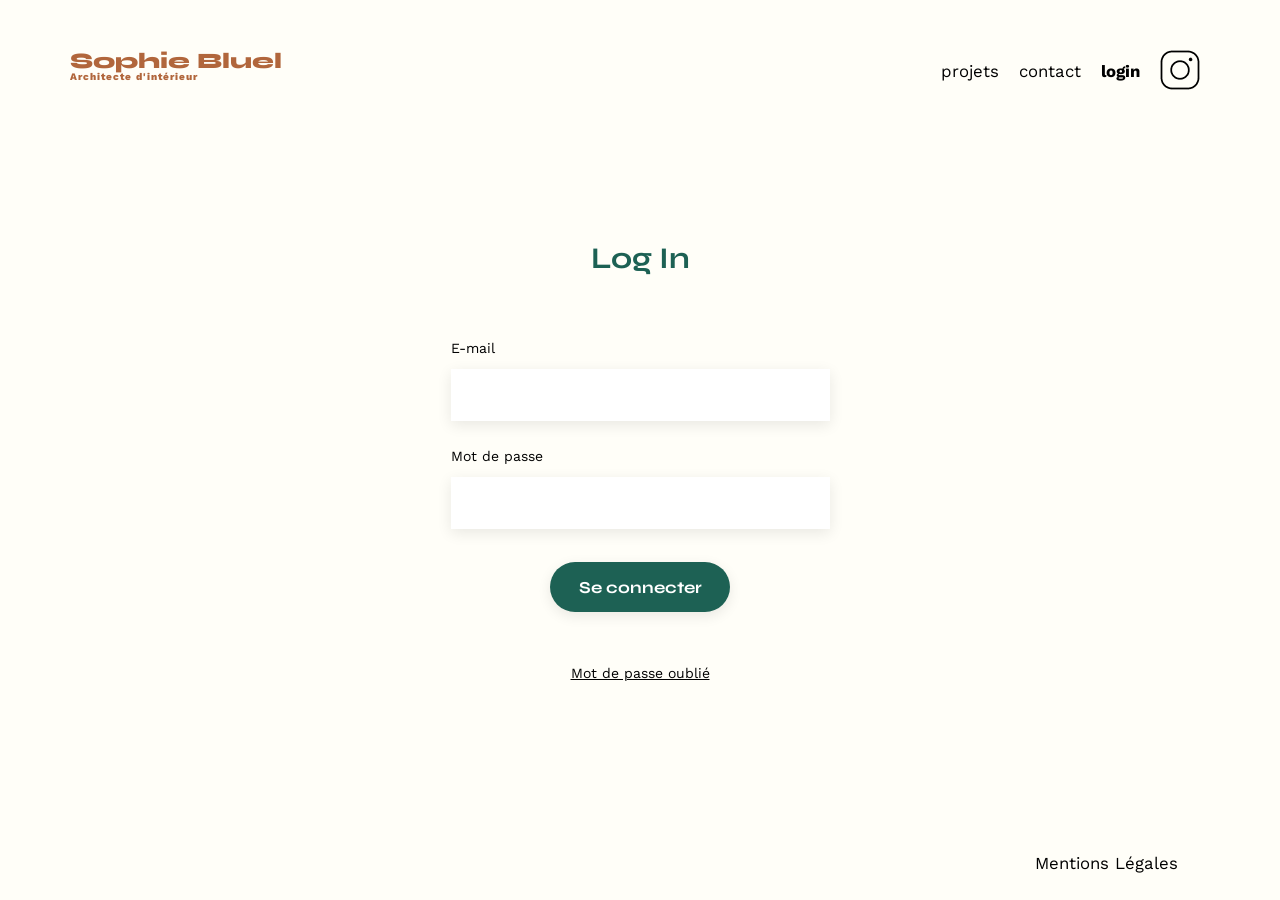
==== FrontEnd/login.html @ 25ffb6cd "Login.html" ====
<!DOCTYPE html>
<html lang="fr">
    <head>
        <meta charset="UTF-8">
        <title>Sophie Bluel - Architecte d'intérieur</title>
        <meta name="viewport" content="width=device-width, initial-scale=1.0">
        <link rel="preconnect" href="https://fonts.googleapis.com">
        <link rel="preconnect" href="https://fonts.gstatic.com" crossorigin>
        <link href="https://fonts.googleapis.com/css2?family=Syne:wght@700;800&family=Work+Sans&display=swap" rel="stylesheet">
        <meta name="description" content="">
        <link rel="stylesheet" href="./assets/style.css">
        <script src="login.js"></script>
    </head>
    <body>
    <header>
            <h1>Sophie Bluel <span>Architecte d'intérieur</span></h1>
        <nav>
            <ul>
                <li>projets</li>
                <li>contact</li>
                <li><a href="" class="login-active">login</a></li>
                <li><img src="./assets/icons/instagram.png" alt="Instagram"></li>
            </ul>
        </nav>
    </header>
    <main>
        <section id="login">
            <h2>Log In</h2>
            <div id="login-error-msg-holder">
                <p id="login-error-msg">Invalid username <span id="error-msg-second-line">and/or password</span></p>
              </div>
            <form id="login-form">
                <label for="">E-mail</label>
                <input type="email" name="email" id="email">
                <label for="">Mot de passe</label>
                <input type="password" name="mdp" id="mdp">
                <input type="submit" value="Se connecter" id="login-form-submit">
                <a href="">Mot de passe oublié</a>
            </form>
        </section>
    </main>

    <footer class="foot">
        <nav>
            <ul>
                <li>Mentions Légales</li>
            </ul>
        </nav>
    </footer>
    </body>
</html>
---- FrontEnd/assets/style.css ----
/* http://meyerweb.com/eric/tools/css/reset/
   v2.0 | 20110126
   License: none (public domain)
*/

html, body, div, span, applet, object, iframe,
h1, h2, h3, h4, h5, h6, p, blockquote, pre,
a, abbr, acronym, address, big, cite, code,
del, dfn, em, img, ins, kbd, q, s, samp,
small, strike, strong, sub, sup, tt, var,
b, u, i, center,
dl, dt, dd, ol, ul, li,
fieldset, form, label, legend,
table, caption, tbody, tfoot, thead, tr, th, td,
article, aside, canvas, details, embed,
figure, figcaption, footer, header, hgroup,
menu, nav, output, ruby, section, summary,
time, mark, audio, video {
	margin: 0;
	padding: 0;
	border: 0;
	font-size: 100%;
	font: inherit;
	vertical-align: baseline;
}
/* HTML5 display-role reset for older browsers */
article, aside, details, figcaption, figure,
footer, header, hgroup, menu, nav, section {
	display: block;
}
body {
	line-height: 1;
	background: #FFFEF8;
}

ol, ul {
	list-style: none;
}

blockquote, q {
	quotes: none;
}
blockquote:before, blockquote:after,
q:before, q:after {
	content: '';
	content: none;
}
table {
	border-collapse: collapse;
	border-spacing: 0;
}

a{
	text-decoration: none;
	color: black;
}

a:hover{
	color: #B1663C;
}

.login-active{
	font-weight: 700;
}
/** end reset css**/
body {
	max-width: 1140px;
	margin:auto;
	font-family: 'Work Sans' ;
	font-size: 14px;
}
header {
	display: flex;
	justify-content: space-between;
	margin: 50px 0
}
section {
	margin: 50px 0
}

h1{
	display: flex;
	flex-direction: column;
	font-family: 'Syne';
	font-size: 22px;
	font-weight: 800;
	color: #B1663C
}

h1 > span {
	font-family: 'Work Sans';
	font-size:10px;
	letter-spacing: 0.1em;
;
}

h2{
	font-family: 'Syne';
	font-weight: 700;
	font-size: 30px;
	color: #1D6154
}
nav ul {
	display: flex;
	align-items: center;
	list-style-type: none;

}
nav li {
	padding: 0 10px;
	font-size: 1.2em;
}

li:hover {
	color: #B1663C;
}
#introduction {
	display: flex;
	align-items: center;
}
#introduction figure {
	flex: 1
}
#introduction img {
	display: block;
	margin: auto;
	width: 80%;
}

#introduction article {
	flex: 1
}
#introduction h2 {
	margin-bottom: 1em;
}

#introduction p {
	margin-bottom: 0.5em;
}
#portfolio h2 {
	text-align: center;
	margin-bottom: 1em;
}

#portfolio .filters-container {
    display: flex;
    justify-content: center; /* Pour centrer les boutons horizontalement */
    margin-bottom: 20px; /* Espacement entre les boutons et le titre */
	gap: 20px;
}

#portfolio button{
	height: 37px;
	width: fit-content;
	min-width: 100px;
	padding: 0 20px;
	border-radius: 60px;
	border: 2px solid #1D6154;
	color: #1D6154;
	background-color: white;
	cursor: pointer;
	font-weight: 700;
	font-size: 16px;
	font-family: 'Syne';
	transition: 0.1s;
}

#portfolio button:hover{
	background-color: #1D6154;
	color: white;
}

.gallery {
	width: 100%;
	display: grid;
	grid-template-columns: 1fr 1fr 1fr;
	grid-column-gap: 20px;
	grid-row-gap: 20px;
}

.gallery img {
	width: 100%;
}

.gallery figcaption{
	padding-top: 10px;
}

#contact {
	width: 50%;
margin: auto;
}
#contact > * {
	text-align: center;

}
#contact h2{
	margin-bottom: 20px;
}
#contact form {
	text-align: left;
	margin-top:30px;
	display: flex;
	flex-direction: column;
}

#contact input {
	height: 50px;
	font-size: 1.2em;
	border: none;
	box-shadow: 0px 4px 14px rgba(0, 0, 0, 0.09);
}
#contact label {
	margin: 2em 0 1em 0;
}
#contact textarea {
	border: none;
	box-shadow: 0px 4px 14px rgba(0, 0, 0, 0.09);
}

input[type="submit"]{
	font-family: 'Syne';
	font-weight: 700;
	color: white;
	background-color: #1D6154;
	margin : 2em auto ;
	width: 180px;
	text-align: center;
	border-radius: 60px ;
}

footer nav ul {
	display: flex;
	justify-content: flex-end;
	margin: 2em
}


/* LOG IN */

#login {
	width: 50%;
	margin: auto;
	display: flex;
	flex-direction: column;
	align-items: center;
	margin-top: 150px;
}
#login > * {
	text-align: center;

}
#login h2{
	height: 36px;
}
#login form {
	text-align: left;
	display: flex;
	flex-direction: column;
	width: 379px;
}

#login input {
	height: 50px;
	font-size: 1.2em;
	border: none;
	box-shadow: 0px 4px 14px rgba(0, 0, 0, 0.09);
}
#login label {
	margin: 2em 0 1em 0;
}
#login textarea {
	border: none;
	box-shadow: 0px 4px 14px rgba(0, 0, 0, 0.09);
}

input[type="submit"]{
	font-family: 'Syne';
	font-weight: 700;
	color: white;
	background-color: #1D6154;
	margin : 2em auto ;
	width: 180px;
	text-align: center;
	border-radius: 60px ;
	cursor: pointer;
}

#login a{
	text-align: center;
	text-decoration: underline;
	margin-top: 20px;
}


/* FORM MSG */

#login-error-msg-holder {
	width: 100%;
	height: 100%;
	display: grid;
	justify-items: center;
	align-items: center;
  }
  
  #login-error-msg {
	width: 23%;
	text-align: center;
	margin: 0;
	padding: 5px;
	font-size: 12px;
	font-weight: bold;
	color: black;
	font-family: 'Work Sans';
	opacity: 0;
	border-radius: 60px;
  }

.foot{
	position: absolute;
	bottom: 0;
	right: 0;
	margin-right: 5%;
}
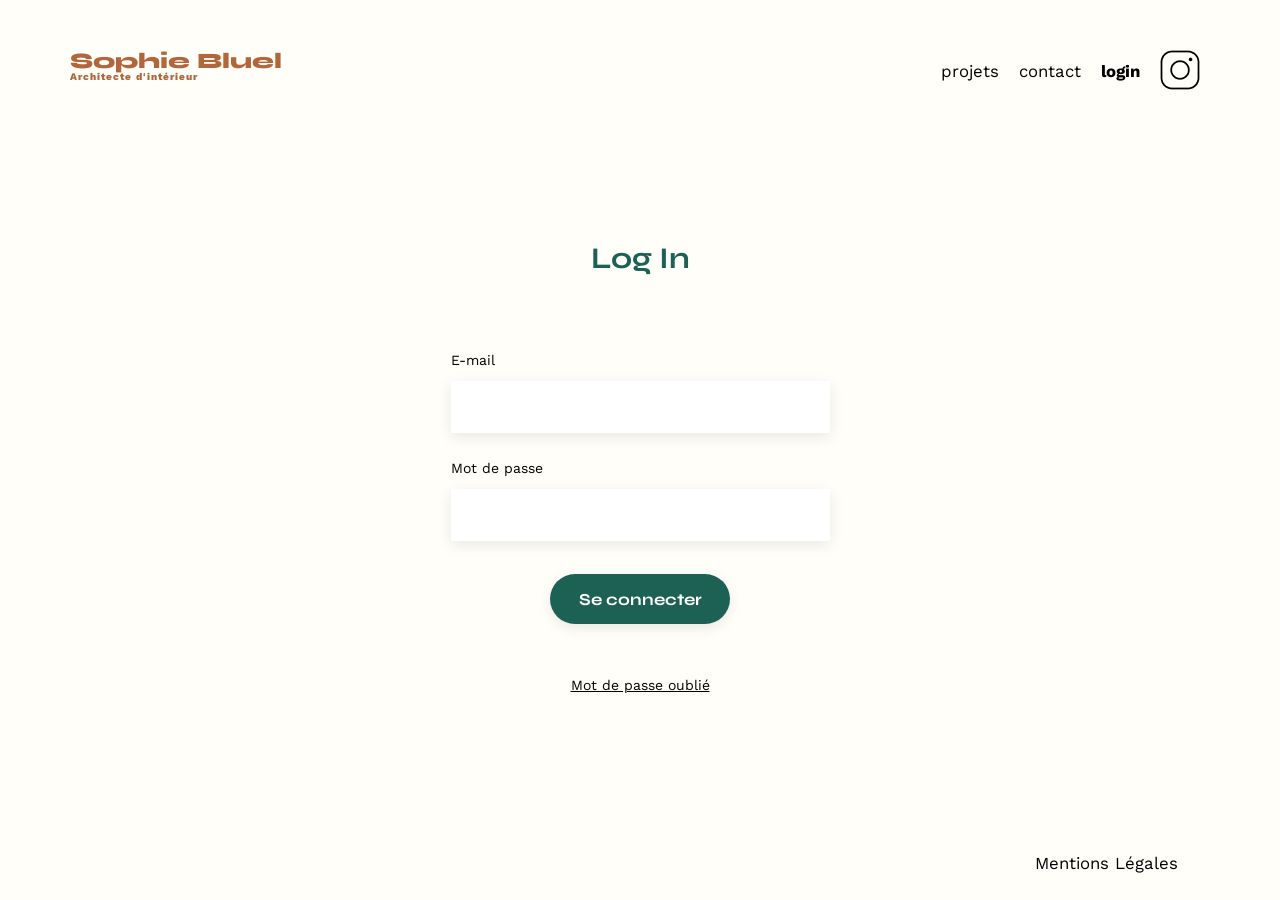
==== commit daed64cc: "Test stockage token" ====
--- a/FrontEnd/login.html
+++ b/FrontEnd/login.html
@@ -27,7 +27,7 @@
         <section id="login">
             <h2>Log In</h2>
             <div id="login-error-msg-holder">
-                <p id="login-error-msg">Invalid username <span id="error-msg-second-line">and/or password</span></p>
+                <p id="login-error-msg">Erreur dans l'identifiant ou le mot de passe</p>
               </div>
             <form id="login-form">
                 <label for="">E-mail</label>
--- a/FrontEnd/assets/style.css
+++ b/FrontEnd/assets/style.css
@@ -274,6 +274,10 @@
 	box-shadow: 0px 4px 14px rgba(0, 0, 0, 0.09);
 }
 
+#login #login-form-submit:active{
+	box-shadow: inset 1px 1px 50px 1px black;
+}
+
 input[type="submit"]{
 	font-family: 'Syne';
 	font-weight: 700;
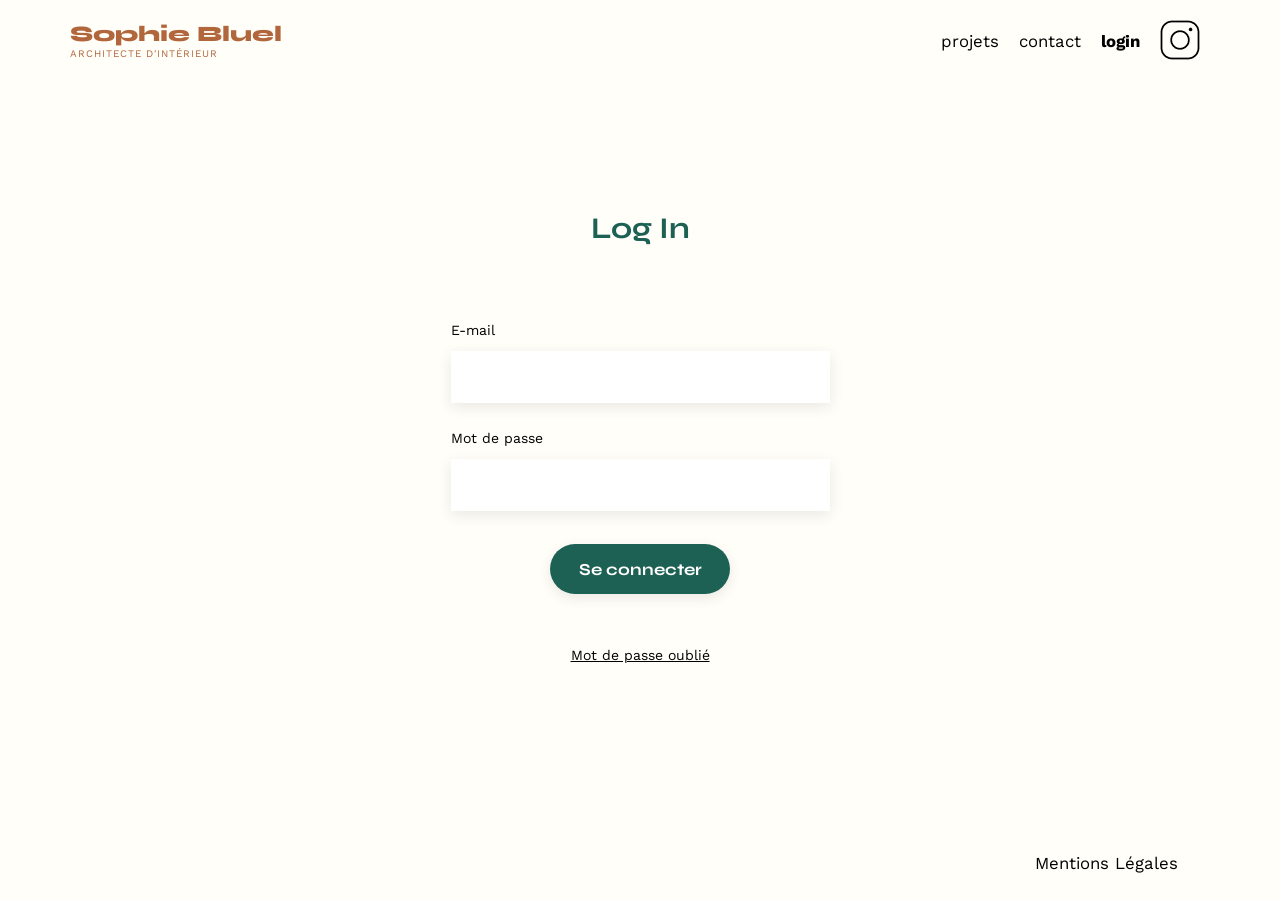
==== commit 0e70449e: "Suppression des travaux - Ok" ====
--- a/FrontEnd/login.html
+++ b/FrontEnd/login.html
@@ -12,17 +12,19 @@
         <script src="login.js"></script>
     </head>
     <body>
-    <header>
-            <h1>Sophie Bluel <span>Architecte d'intérieur</span></h1>
-        <nav>
-            <ul>
-                <li>projets</li>
-                <li>contact</li>
-                <li><a href="" class="login-active">login</a></li>
-                <li><img src="./assets/icons/instagram.png" alt="Instagram"></li>
-            </ul>
-        </nav>
-    </header>
+        <header id="headerNav">
+            <div class="nav">
+                <h1 class="head-title">Sophie Bluel <span>ARCHITECTE D'INTÉRIEUR</span></h1>
+                <nav class="nav-links">
+                    <ul>
+                        <li>projets</li>
+                        <li>contact</li>
+                        <li><a href="login.html" class="login login-active">login</a></li>
+                        <li><img src="./assets/icons/instagram.png" alt="Instagram"></li>
+                    </ul>
+                </nav>
+            </div>
+        </header>
     <main>
         <section id="login">
             <h2>Log In</h2>
--- a/FrontEnd/assets/style.css
+++ b/FrontEnd/assets/style.css
@@ -63,17 +63,52 @@
 	font-weight: 700;
 }
 /** end reset css**/
+
+#headerNav .edition-bar{
+	height: 59px;
+	width: 100%;
+	background-color: black;
+	margin: 0;
+	display: flex;
+	justify-content: center;
+	align-items: center;
+	position: absolute;
+	top: 0;
+	left: 0;
+}
+
+#headerNav .edition-bar div{
+	display: flex;
+	align-items: center;}
+
+#headerNav .edition-bar *{
+	color: white;
+}
+
+#headerNav .edition-bar p{
+	margin-left: 15px;
+}
+
 body {
 	max-width: 1140px;
 	margin:auto;
 	font-family: 'Work Sans' ;
 	font-size: 14px;
 }
-header {
-	display: flex;
+
+
+#headerNav .nav{
+	display: flex;
+	align-items: center;
 	justify-content: space-between;
-	margin: 50px 0
-}
+	margin-top: 20px;
+}
+
+#headerNav .head-title span{
+	margin: 4px 0 0 0;
+	font-weight: 400;
+}
+
 section {
 	margin: 50px 0
 }
@@ -137,15 +172,165 @@
 #introduction p {
 	margin-bottom: 0.5em;
 }
-#portfolio h2 {
-	text-align: center;
-	margin-bottom: 1em;
-}
+
+/* MODAL */
+
+#portfolio .modif-text{
+	margin: 0 0 25px 7px;
+}
+
+#portfolio i{
+	margin: 0 0 25px 25px;
+}
+
+#portfolio .modif-btn{
+	display: flex;
+	justify-content: center;
+	align-items: center;
+	margin-bottom: 55px;
+	margin-top: 139px;
+}
+#portfolio .modif-link{
+	margin-top: 10px;
+	cursor: pointer;
+}
+
+#portfolio .modif-link *{
+	margin-bottom: 0;
+}
+
+
+.modal {
+  display: flex;
+  justify-content: center;
+  align-items: center;
+  position: fixed;
+  z-index: 1;
+  left: 0;
+  top: 0;
+  width: 100%;
+  height: 100%;
+  overflow: auto;
+  background-color: rgba(0, 0, 0, 0.4);
+  animation: fadeIn .3s both;
+}
+
+.modal-content {
+  background-color: #fefefe;
+  padding: 20px;
+  border: 1px solid #888;
+  width: 630px;
+  height: fit-content;
+  text-align: center;
+  animation: slideFromTop .3s both;
+  border-radius: 10px;
+  display: flex;
+  flex-direction: column;
+  justify-content: center;
+  align-items: center;
+}
+
+.modal-content h2{
+	margin-top: 50px;
+	color: black;
+	font-family: 'Work Sans';
+	font-weight: 400;
+}
+
+.modal-gallery{
+	overflow: scroll;
+	width: fit-content;
+	height: 70%;
+	padding: 50px ;
+	display: grid;
+	grid-template-columns: repeat(5, 1fr);
+	grid-column-gap: 10px;
+	grid-row-gap: 30px;
+	margin-bottom: 20px;
+}
+
+.gallery-bottom{
+	display: flex;
+	flex-direction: column;
+	align-items: center;
+	width: 100%;
+}
+
+.gallery-line{
+	width: 65%;
+	height: 1px;
+	background-color: #B3B3B3;
+	margin-bottom: 50px;
+}
+
+.add-photo{
+	margin-bottom: 50px;
+}
+
+.modal-gallery figure{
+	width: 100%;
+	display: flex;
+	position: relative;
+}
+
+.modal-gallery img{
+	width: 100%;
+	display: block;
+}
+
+.modal-gallery .fa-trash-can{
+	position: absolute;
+	right: 8px;
+	top: 13px;
+	cursor: pointer;
+	color: white;
+}
+
+.modal-gallery .delete-div{
+	position: absolute;
+	top: 5px;
+	right: 5px;
+	height: 17px;
+	width: 17px;
+	background: black;
+	border-radius: 2px;
+	cursor: pointer;
+
+}
+
+.close {
+  color: black;
+  position: absolute;
+  font-size: 28px;
+  font-weight: bold;
+  top: 2%;
+  right: 4%
+}
+
+.close:hover,
+.close:focus {
+  color: grey;
+  text-decoration: none;
+  cursor: pointer;
+}
+
+@keyframes fadeIn{
+	from {opacity: 0;}
+	to {opacity: 1;}
+}
+
+@keyframes slideFromTop{
+	from {transform: translateY(-20px);}
+	to {transform: translateY(0px);}
+}
+
+/* PORTFOLIO */
+
 
 #portfolio .filters-container {
     display: flex;
-    justify-content: center; /* Pour centrer les boutons horizontalement */
-    margin-bottom: 20px; /* Espacement entre les boutons et le titre */
+    justify-content: center;
+    margin-bottom: 40px; 
 	gap: 20px;
 }
 
@@ -170,6 +355,14 @@
 	color: white;
 }
 
+.portfolio-head{
+	display: flex;
+	justify-content: center;
+	align-items: center;
+	width: 100%;
+	background: white;
+}
+
 .gallery {
 	width: 100%;
 	display: grid;
